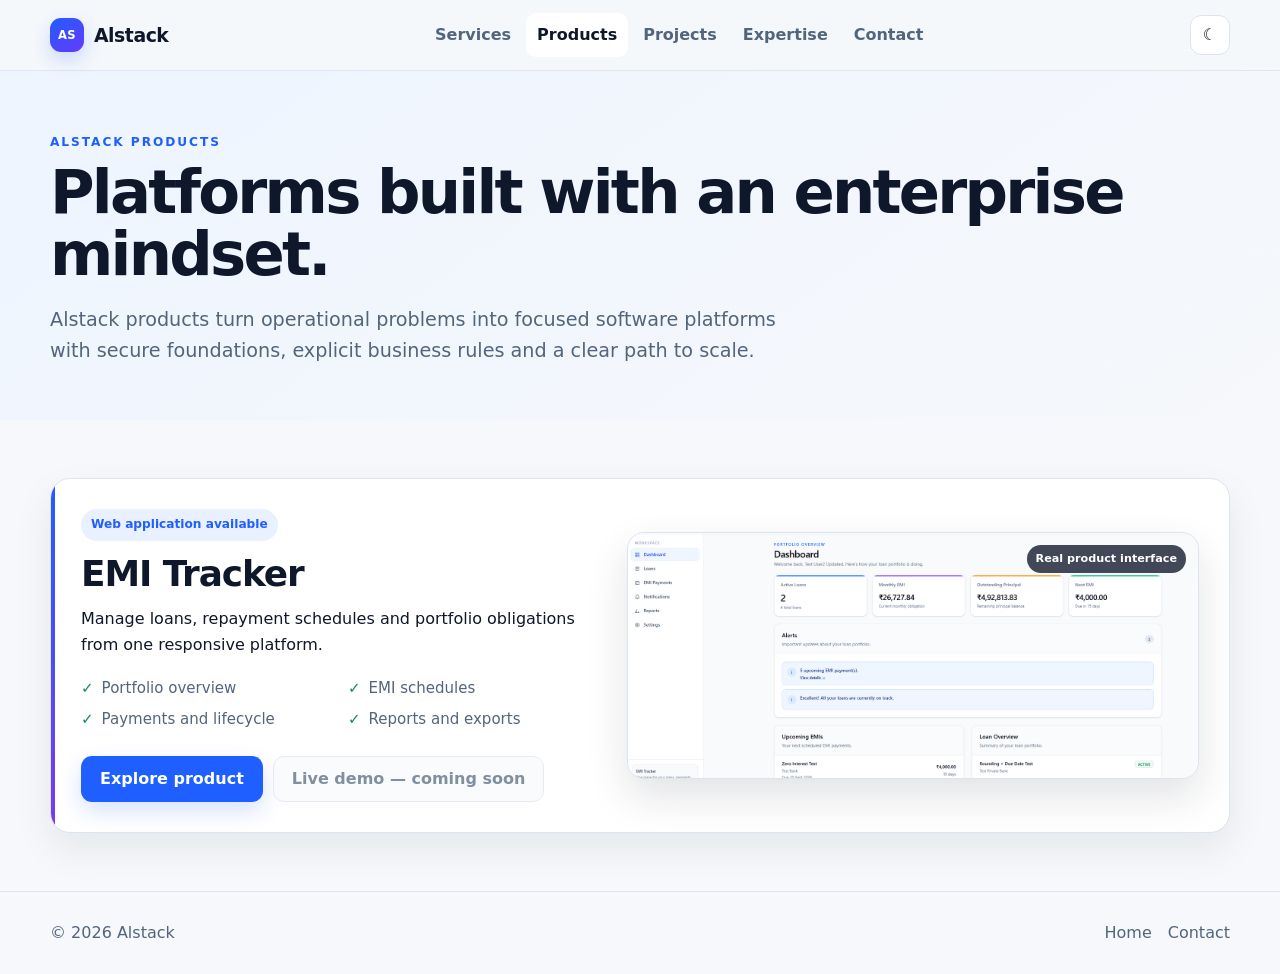
==== products/index.html @ 4104a4af "Add Alstack products section and EMI Tracker showcase" ====
<!doctype html>
<html lang="en">
<head>
  <meta charset="utf-8">
  <meta name="viewport" content="width=device-width,initial-scale=1">
  <title>Products — Alstack</title>
  <meta name="description" content="Products engineered by Alstack, including EMI Tracker for loan and repayment portfolio management.">
  <link rel="canonical" href="https://alstack.in/products/">
  <link rel="stylesheet" href="/assets/css/styles.css">
  <script src="/assets/js/config.js" defer></script>
  <script src="/assets/js/site.js" defer></script>
</head>
<body>
<header class="site-header">
  <div class="container navbar">
    <a class="brand" href="/"><span class="brand-mark">AS</span><span>Alstack</span></a>
    <nav class="nav-links" data-nav aria-label="Primary navigation">
      <a href="/#services">Services</a><a href="/products/" aria-current="page">Products</a><a href="/#projects">Projects</a><a href="/#expertise">Expertise</a><a href="/#contact">Contact</a>
    </nav>
    <div class="nav-actions"><button class="icon-button" type="button" data-theme-toggle aria-label="Switch theme">☾</button><button class="menu-button" type="button" data-menu-button aria-expanded="false" aria-label="Open navigation">☰</button></div>
  </div>
</header>
<main>
<section class="product-hero">
  <div class="container">
    <p class="eyebrow">Alstack products</p>
    <h1>Platforms built with an enterprise mindset.</h1>
    <p class="lede">Alstack products turn operational problems into focused software platforms with secure foundations, explicit business rules and a clear path to scale.</p>
  </div>
</section>
<section class="section">
  <div class="container">
    <article class="card product-feature" data-reveal>
      <div>
        <span class="product-badge">Web application available</span>
        <h2>EMI Tracker</h2>
        <p>Manage loans, repayment schedules and portfolio obligations from one responsive platform.</p>
        <div class="product-points"><span class="product-point">Portfolio overview</span><span class="product-point">EMI schedules</span><span class="product-point">Payments and lifecycle</span><span class="product-point">Reports and exports</span></div>
        <div class="actions"><a class="btn btn-primary" href="/products/emi-tracker/">Explore product</a><a class="btn btn-secondary" data-demo-link href="#">Live demo</a></div>
      </div>
      <figure class="product-shot" aria-label="EMI Tracker dashboard interface">
        <img src="/assets/images/emi-tracker-dashboard.png" alt="EMI Tracker dashboard showing loan portfolio metrics and repayment information" loading="lazy">
        <figcaption class="product-shot-label">Real product interface</figcaption>
      </figure>
    </article>
  </div>
</section>
</main>
<footer class="site-footer"><div class="container footer-row"><span>© <span data-year></span> Alstack</span><div class="footer-links"><a href="/">Home</a><a data-contact-link href="mailto:hello@alstack.in">Contact</a></div></div></footer>
</body>
</html>
---- assets/css/styles.css ----
:root {
  color-scheme: light;
  --bg: #f6f8fb;
  --surface: #ffffff;
  --surface-2: #eef5ff;
  --surface-3: #f8fafc;
  --text: #0f172a;
  --muted: #53657d;
  --line: #dce4ee;
  --primary: #1f5eff;
  --primary-strong: #1746c9;
  --primary-soft: #e9f0ff;
  --success: #0f8b63;
  --warning: #b66a05;
  --shadow: 0 16px 38px rgba(15, 23, 42, 0.075);
  --radius: 20px;
  --content: 1180px;
}

:root[data-theme="dark"] {
  color-scheme: dark;
  --bg: #08111f;
  --surface: #0f1b2d;
  --surface-2: #10213a;
  --surface-3: #0b1728;
  --text: #ecf3ff;
  --muted: #a6b6cb;
  --line: #263950;
  --primary: #6b94ff;
  --primary-strong: #93afff;
  --primary-soft: #142a50;
  --success: #58d4a6;
  --warning: #f0b45e;
  --shadow: 0 15px 36px rgba(0,0,0,.18);
}

* { box-sizing: border-box; }
html { scroll-behavior: smooth; scroll-padding-top: 82px; }
body {
  margin: 0;
  min-width: 0;
  overflow-x: hidden;
  background: var(--bg);
  color: var(--text);
  font-family: Inter, ui-sans-serif, system-ui, -apple-system, BlinkMacSystemFont, "Segoe UI", sans-serif;
  line-height: 1.62;
  -webkit-font-smoothing: antialiased;
}
a { color: inherit; }
img { max-width: 100%; height: auto; display: block; }
button, a { -webkit-tap-highlight-color: transparent; }

.container { width: min(var(--content), calc(100% - 40px)); margin-inline: auto; min-width: 0; }
.section { padding: 58px 0; }
.section-tight { padding: 38px 0; }
.eyebrow {
  margin: 0 0 8px;
  color: var(--primary);
  font-size: 0.76rem;
  font-weight: 850;
  letter-spacing: 0.16em;
  text-transform: uppercase;
}
h1, h2, h3, p { margin-top: 0; }
figure { margin: 0; }
h1, h2 { overflow-wrap: break-word; }
h1 { font-size: clamp(2.45rem, 4.75vw, 4.65rem); line-height: 1.03; letter-spacing: -0.045em; margin-bottom: 18px; }
h2 { font-size: clamp(1.85rem, 2.8vw, 2.85rem); line-height: 1.1; letter-spacing: -0.03em; margin-bottom: 13px; }
h3 { font-size: 1.12rem; line-height: 1.35; margin-bottom: 10px; }
.lede { max-width: 760px; margin-bottom: 0; color: var(--muted); font-size: clamp(1.03rem, 1.65vw, 1.2rem); }
.muted { color: var(--muted); }

.site-header {
  position: sticky;
  top: 0;
  z-index: 50;
  border-bottom: 1px solid color-mix(in srgb, var(--line) 86%, transparent);
  background: color-mix(in srgb, var(--bg) 90%, transparent);
  backdrop-filter: blur(16px);
}
.navbar { min-height: 70px; display: flex; align-items: center; justify-content: space-between; gap: 18px; min-width: 0; }
.brand { display: inline-flex; flex: 0 0 auto; align-items: center; gap: 10px; font-weight: 850; text-decoration: none; letter-spacing: -0.025em; font-size: 1.18rem; }
.brand-mark {
  width: 34px; height: 34px; border-radius: 11px;
  display: grid; place-items: center;
  color: white; background: linear-gradient(145deg, var(--primary), #6738ff);
  box-shadow: 0 8px 20px rgba(31, 94, 255, .22);
  font-size: .72rem; letter-spacing: .04em;
}
.nav-links { display: flex; align-items: center; justify-content: center; gap: 4px; min-width: 0; }
.nav-links a { text-decoration: none; color: var(--muted); font-weight: 680; padding: 9px 11px; border-radius: 10px; white-space: nowrap; }
.nav-links a:hover, .nav-links a[aria-current="page"] { color: var(--text); background: var(--surface); }
.nav-actions { display: flex; flex: 0 0 auto; align-items: center; gap: 8px; }
.icon-button, .menu-button {
  border: 1px solid var(--line); background: var(--surface); color: var(--text);
  border-radius: 11px; height: 40px; min-width: 40px; cursor: pointer; font: inherit;
}
.menu-button { display: none; width: 40px; padding: 0; font-size: 1.1rem; line-height: 1; }

.hero { position: relative; overflow: hidden; padding: 76px 0 64px; background: linear-gradient(135deg, var(--surface-2), var(--bg) 62%); }
.hero::after { content: ""; position: absolute; width: 400px; height: 400px; border-radius: 50%; right: -150px; top: -175px; background: rgba(65, 115, 255, .11); filter: blur(8px); }
.hero-grid { position: relative; z-index: 1; display: grid; grid-template-columns: minmax(0, 1.05fr) minmax(330px, .95fr); gap: 44px; align-items: center; }
.hero-grid > *, .product-feature > *, .product-hero-grid > * { min-width: 0; }
.hero-copy { max-width: 700px; }
.hero-copy p { max-width: 670px; }
.actions { display: flex; flex-wrap: wrap; gap: 10px; margin-top: 24px; }
.btn { display: inline-flex; justify-content: center; align-items: center; gap: 8px; min-height: 46px; padding: 0 18px; border-radius: 11px; font-weight: 760; text-decoration: none; border: 1px solid transparent; transition: .18s ease; }
.btn:hover { transform: translateY(-1px); }
.btn-primary { background: var(--primary); color: white; box-shadow: 0 9px 22px rgba(31, 94, 255, .18); }
.btn-primary:hover { background: var(--primary-strong); }
.btn-secondary { background: var(--surface); color: var(--text); border-color: var(--line); }
.btn.is-disabled { cursor: not-allowed; opacity: .72; transform: none; box-shadow: none; background: var(--surface-3); color: var(--muted); border-color: var(--line); }

.card { background: var(--surface); border: 1px solid var(--line); border-radius: var(--radius); box-shadow: var(--shadow); }
.hero-panel { padding: 28px; }
.hero-panel .panel-tag { color: var(--primary); font-size: .76rem; font-weight: 850; text-transform: uppercase; letter-spacing: .13em; }
.hero-panel ul { padding-left: 20px; margin: 14px 0 0; color: var(--muted); }

.section-head { display: flex; justify-content: space-between; gap: 24px; align-items: end; margin-bottom: 24px; }
.section-head > div:first-child { max-width: 760px; min-width: 0; }
.grid { display: grid; gap: 18px; }
.grid > * { min-width: 0; }
.grid-2 { grid-template-columns: repeat(2, minmax(0, 1fr)); }
.grid-3 { grid-template-columns: repeat(3, minmax(0, 1fr)); }
.service-card, .project-card, .expertise-card, .value-card, .product-card { padding: 24px; }
.service-card ul { margin-bottom: 0; color: var(--muted); padding-left: 20px; }
.project-card p, .value-card p, .product-card p { color: var(--muted); margin-bottom: 0; }

.proof-strip { display: grid; grid-template-columns: repeat(3, 1fr); gap: 1px; overflow: hidden; border: 1px solid var(--line); border-radius: var(--radius); background: var(--line); }
.proof-item { padding: 24px; background: var(--surface); }
.proof-item strong { display: block; font-size: 1.06rem; margin-bottom: 5px; }
.proof-item span { color: var(--muted); }

.product-feature { position: relative; overflow: hidden; padding: 30px; display: grid; grid-template-columns: minmax(0,.95fr) minmax(0,1.05fr); gap: 28px; align-items: center; }
.product-feature::before { content: ""; position: absolute; inset: 0 auto 0 0; width: 4px; background: linear-gradient(var(--primary), #7c3aed); }
.product-badge { display: inline-flex; width: fit-content; padding: 6px 10px; border-radius: 999px; background: var(--primary-soft); color: var(--primary); font-size: .76rem; font-weight: 850; margin-bottom: 13px; }
.product-points { display: grid; grid-template-columns: 1fr 1fr; gap: 7px 16px; margin: 18px 0; color: var(--muted); font-size: .94rem; }
.product-point::before { content: "✓"; color: var(--success); font-weight: 900; margin-right: 8px; }

.product-shot { position: relative; min-width: 0; overflow: hidden; border: 1px solid var(--line); border-radius: 17px; background: var(--surface-3); box-shadow: 0 18px 42px rgba(15,23,42,.12); }
.product-shot img { width: 100%; display: block; }
.product-shot-label { position: absolute; top: 12px; right: 12px; padding: 5px 9px; border-radius: 999px; background: rgba(15,23,42,.78); color: #fff; font-size: .7rem; font-weight: 750; backdrop-filter: blur(8px); }
:root[data-theme="dark"] .product-shot { border-color: #33465f; box-shadow: 0 18px 42px rgba(0,0,0,.28); }

.cta-panel { padding: 30px; display: flex; justify-content: space-between; gap: 26px; align-items: center; background: linear-gradient(135deg, var(--surface), var(--surface-2)); }
.cta-panel > div { min-width: 0; }
.cta-panel p { color: var(--muted); margin-bottom: 0; }

.product-hero { padding: 62px 0 54px; background: linear-gradient(145deg, var(--surface-2), var(--bg)); overflow: hidden; }
.product-hero-grid { display: grid; grid-template-columns: minmax(0, 1fr) minmax(0, .96fr); gap: 38px; align-items: center; }
.feature-list { display: grid; gap: 10px; }
.feature-row { padding: 18px 20px; display: flex; gap: 13px; align-items: flex-start; }
.feature-icon { flex: 0 0 32px; width: 32px; height: 32px; display: grid; place-items: center; border-radius: 9px; background: var(--primary-soft); color: var(--primary); font-weight: 900; }
.feature-row p { margin-bottom: 0; color: var(--muted); }
.capability-grid { display: grid; grid-template-columns: repeat(3, 1fr); gap: 16px; }
.capability-grid > * { min-width: 0; }
.capability { padding: 22px; }
.capability p { color: var(--muted); margin-bottom: 0; }
.roadmap { border-style: dashed; }
.roadmap-label { display: inline-block; margin-bottom: 4px; color: var(--warning); font-size: .73rem; font-weight: 850; text-transform: uppercase; letter-spacing: .12em; }
.demo-status { padding: 20px 22px; border-left: 4px solid var(--warning); background: color-mix(in srgb, var(--surface) 94%, var(--warning)); }
.demo-status p { margin-bottom: 0; }
.audience-grid { display: grid; grid-template-columns: repeat(2, minmax(0,1fr)); gap: 16px; }
.audience-card { padding: 24px; }
.audience-card p { color: var(--muted); margin-bottom: 0; }
.audience-tag { display: inline-block; margin-bottom: 7px; color: var(--primary); font-size: .74rem; font-weight: 850; text-transform: uppercase; letter-spacing: .12em; }

.site-footer { border-top: 1px solid var(--line); padding: 28px 0; color: var(--muted); }
.footer-row { display: flex; justify-content: space-between; gap: 22px; align-items: center; }
.footer-links { display: flex; gap: 16px; flex-wrap: wrap; }
.footer-links a { text-decoration: none; }

[data-reveal] { opacity: 0; transform: translateY(14px); transition: opacity .5s ease, transform .5s ease; }
[data-reveal].is-visible { opacity: 1; transform: none; }

@media (max-width: 900px) {
  .hero-grid, .product-feature, .product-hero-grid { grid-template-columns: 1fr; }
  .grid-3, .capability-grid { grid-template-columns: 1fr 1fr; }
  .proof-strip { grid-template-columns: 1fr; }
  .product-shot { max-width: 760px; }
}

@media (max-width: 760px) {
  html { scroll-padding-top: 68px; }
  .container { width: min(100% - 28px, var(--content)); }
  .section { padding: 44px 0; }
  .section-tight { padding: 30px 0; }
  .navbar { min-height: 62px; gap: 10px; }
  .brand { font-size: 1.05rem; gap: 8px; }
  .brand-mark { width: 32px; height: 32px; border-radius: 10px; }
  .menu-button { display: inline-grid; place-items: center; }
  .nav-links { display: none; position: absolute; top: 62px; left: 14px; right: 14px; max-height: calc(100vh - 78px); overflow-y: auto; padding: 9px; flex-direction: column; align-items: stretch; background: var(--surface); border: 1px solid var(--line); border-radius: 14px; box-shadow: var(--shadow); }
  .nav-links.is-open { display: flex; }
  .nav-links a { padding: 11px 12px; }
  .hero { padding: 52px 0 46px; }
  .hero-grid { gap: 28px; }
  .hero::after { width: 280px; height: 280px; right: -150px; top: -130px; }
  h1 { font-size: clamp(2.25rem, 11.4vw, 3.35rem); line-height: 1.02; letter-spacing: -0.043em; }
  h2 { font-size: clamp(1.75rem, 8.2vw, 2.55rem); }
  .lede { font-size: 1rem; }
  .grid-2, .grid-3, .capability-grid, .audience-grid { grid-template-columns: 1fr; }
  .section-head, .cta-panel, .footer-row { align-items: flex-start; flex-direction: column; }
  .section-head { margin-bottom: 20px; }
  .product-points { grid-template-columns: 1fr; }
  .actions { margin-top: 20px; }
  .actions .btn { width: 100%; }
  .product-feature { padding: 24px 20px; gap: 22px; }
  .product-hero { padding: 48px 0 42px; }
  .product-hero-grid { gap: 28px; }
  .hero-panel, .service-card, .project-card, .expertise-card, .value-card, .product-card, .audience-card { padding: 21px; }
  .capability { padding: 20px; }
  .cta-panel { padding: 24px; gap: 18px; }
  .cta-panel .btn { width: 100%; }
  .product-shot-label { top: 8px; right: 8px; }
}

@media (max-width: 420px) {
  .container { width: calc(100% - 24px); }
  .nav-actions { gap: 6px; }
  .icon-button, .menu-button { min-width: 38px; width: 38px; height: 38px; }
  .hero { padding-top: 44px; }
  .section { padding: 39px 0; }
  .product-hero { padding-top: 42px; }
  .product-shot { border-radius: 14px; }
  .product-shot-label { display: none; }
  .feature-row { padding: 17px; }
}

@media (prefers-reduced-motion: reduce) {
  *, *::before, *::after { scroll-behavior: auto !important; transition-duration: .01ms !important; animation-duration: .01ms !important; }
}
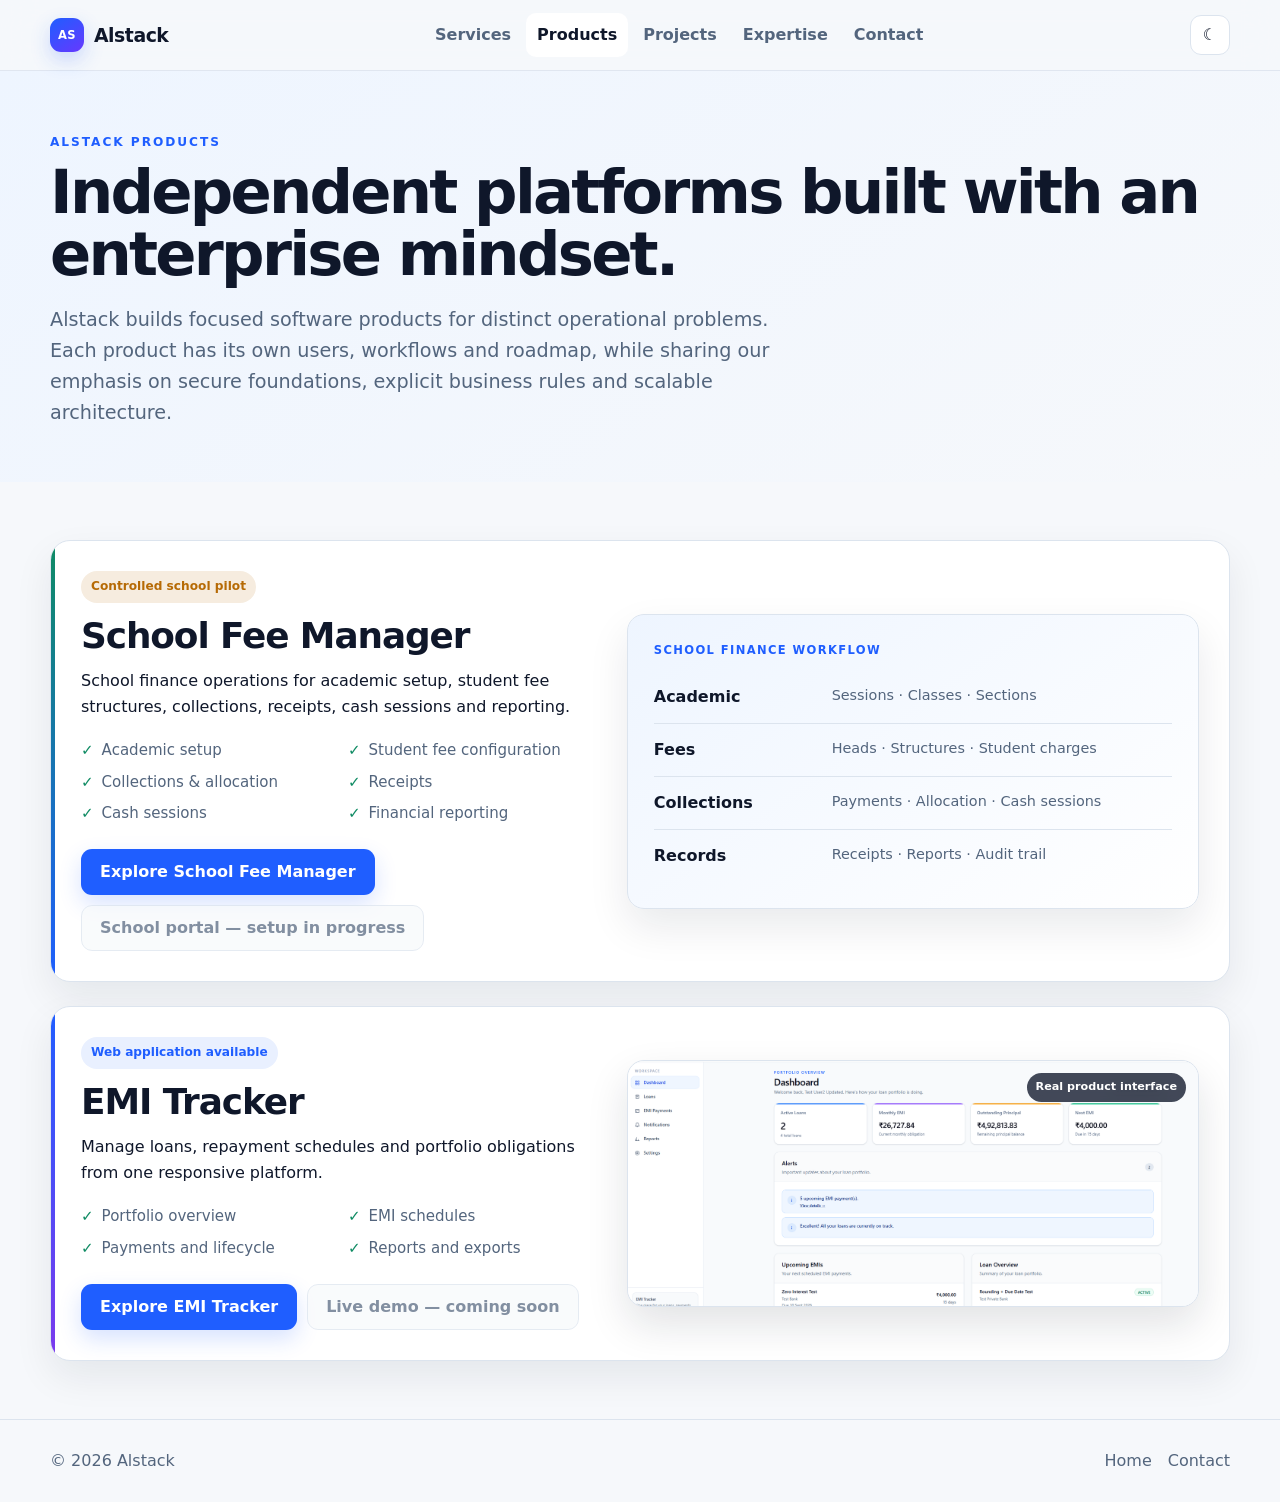
==== commit 55698b8d: "feat: add School Fee Manager marketing page" ====
--- a/products/index.html
+++ b/products/index.html
@@ -4,7 +4,7 @@
   <meta charset="utf-8">
   <meta name="viewport" content="width=device-width,initial-scale=1">
   <title>Products — Alstack</title>
-  <meta name="description" content="Products engineered by Alstack, including EMI Tracker for loan and repayment portfolio management.">
+  <meta name="description" content="Independent software products engineered by Alstack, including School Fee Manager for school finance operations and EMI Tracker for loan and repayment portfolio management.">
   <link rel="canonical" href="https://alstack.in/products/">
   <link rel="stylesheet" href="/assets/css/styles.css">
   <script src="/assets/js/config.js" defer></script>
@@ -24,19 +24,36 @@
 <section class="product-hero">
   <div class="container">
     <p class="eyebrow">Alstack products</p>
-    <h1>Platforms built with an enterprise mindset.</h1>
-    <p class="lede">Alstack products turn operational problems into focused software platforms with secure foundations, explicit business rules and a clear path to scale.</p>
+    <h1>Independent platforms built with an enterprise mindset.</h1>
+    <p class="lede">Alstack builds focused software products for distinct operational problems. Each product has its own users, workflows and roadmap, while sharing our emphasis on secure foundations, explicit business rules and scalable architecture.</p>
   </div>
 </section>
 <section class="section">
-  <div class="container">
+  <div class="container product-stack">
+    <article class="card product-feature sfm-feature" data-reveal>
+      <div>
+        <span class="product-badge pilot-badge">Controlled school pilot</span>
+        <h2>School Fee Manager</h2>
+        <p>School finance operations for academic setup, student fee structures, collections, receipts, cash sessions and reporting.</p>
+        <div class="product-points"><span class="product-point">Academic setup</span><span class="product-point">Student fee configuration</span><span class="product-point">Collections & allocation</span><span class="product-point">Receipts</span><span class="product-point">Cash sessions</span><span class="product-point">Financial reporting</span></div>
+        <div class="actions"><a class="btn btn-primary" href="/products/school-fee-manager/">Explore School Fee Manager</a><a class="btn btn-secondary" data-sfm-portal-link href="#">Open school portal</a></div>
+      </div>
+      <div class="sfm-mini" aria-label="School Fee Manager workflow overview">
+        <span class="overview-kicker">School finance workflow</span>
+        <div class="mini-row"><strong>Academic</strong><span>Sessions · Classes · Sections</span></div>
+        <div class="mini-row"><strong>Fees</strong><span>Heads · Structures · Student charges</span></div>
+        <div class="mini-row"><strong>Collections</strong><span>Payments · Allocation · Cash sessions</span></div>
+        <div class="mini-row"><strong>Records</strong><span>Receipts · Reports · Audit trail</span></div>
+      </div>
+    </article>
+
     <article class="card product-feature" data-reveal>
       <div>
         <span class="product-badge">Web application available</span>
         <h2>EMI Tracker</h2>
         <p>Manage loans, repayment schedules and portfolio obligations from one responsive platform.</p>
         <div class="product-points"><span class="product-point">Portfolio overview</span><span class="product-point">EMI schedules</span><span class="product-point">Payments and lifecycle</span><span class="product-point">Reports and exports</span></div>
-        <div class="actions"><a class="btn btn-primary" href="/products/emi-tracker/">Explore product</a><a class="btn btn-secondary" data-demo-link href="#">Live demo</a></div>
+        <div class="actions"><a class="btn btn-primary" href="/products/emi-tracker/">Explore EMI Tracker</a><a class="btn btn-secondary" data-demo-link href="#">Live demo</a></div>
       </div>
       <figure class="product-shot" aria-label="EMI Tracker dashboard interface">
         <img src="/assets/images/emi-tracker-dashboard.png" alt="EMI Tracker dashboard showing loan portfolio metrics and repayment information" loading="lazy">
--- a/assets/css/styles.css
+++ b/assets/css/styles.css
@@ -165,6 +165,47 @@
 .audience-card p { color: var(--muted); margin-bottom: 0; }
 .audience-tag { display: inline-block; margin-bottom: 7px; color: var(--primary); font-size: .74rem; font-weight: 850; text-transform: uppercase; letter-spacing: .12em; }
 
+.product-stack { display: grid; gap: 24px; }
+.pilot-badge { background: color-mix(in srgb, var(--warning) 13%, var(--surface)); color: var(--warning); }
+.sfm-feature::before { background: linear-gradient(var(--success), var(--primary)); }
+.sfm-mini {
+  min-width: 0;
+  padding: 26px;
+  border: 1px solid var(--line);
+  border-radius: 17px;
+  background: linear-gradient(145deg, var(--surface-2), var(--surface));
+  box-shadow: 0 18px 42px rgba(15,23,42,.09);
+}
+.overview-kicker { display: block; color: var(--primary); font-size: .72rem; font-weight: 850; letter-spacing: .12em; text-transform: uppercase; margin-bottom: 12px; }
+.mini-row { display: grid; grid-template-columns: minmax(95px,.65fr) minmax(0,1.35fr); gap: 14px; padding: 13px 0; border-top: 1px solid var(--line); }
+.mini-row:first-of-type { border-top: 0; }
+.mini-row span { color: var(--muted); font-size: .9rem; }
+
+.sfm-hero { position: relative; }
+.sfm-hero::after { content: ""; position: absolute; width: 420px; height: 420px; border-radius: 50%; right: -180px; top: -210px; background: color-mix(in srgb, var(--success) 10%, transparent); filter: blur(8px); pointer-events: none; }
+.sfm-hero .container { position: relative; z-index: 1; }
+.pilot-note { margin: 15px 0 0; color: var(--muted); font-size: .9rem; max-width: 650px; }
+.sfm-overview { padding: 27px; background: linear-gradient(145deg, var(--surface), var(--surface-2)); }
+.sfm-overview-head { display: flex; align-items: flex-start; justify-content: space-between; gap: 20px; margin-bottom: 20px; }
+.sfm-overview-head h2 { font-size: clamp(1.55rem, 2.5vw, 2.3rem); margin-bottom: 0; }
+.status-pill { flex: 0 0 auto; padding: 5px 10px; border-radius: 999px; background: color-mix(in srgb, var(--warning) 13%, var(--surface)); color: var(--warning); font-size: .72rem; font-weight: 850; text-transform: uppercase; letter-spacing: .1em; }
+.sfm-flow { display: grid; grid-template-columns: repeat(2,minmax(0,1fr)); gap: 10px; }
+.sfm-step { padding: 17px; border: 1px solid var(--line); border-radius: 14px; background: var(--surface); }
+.sfm-step > span { display: block; color: var(--primary); font-weight: 850; font-size: .75rem; margin-bottom: 4px; }
+.sfm-step strong { display: block; margin-bottom: 3px; }
+.sfm-step small { color: var(--muted); font-size: .78rem; }
+.sfm-summary { display: grid; grid-template-columns: repeat(3,minmax(0,1fr)); gap: 8px; margin-top: 12px; }
+.sfm-summary div { padding: 12px; border-radius: 12px; background: var(--surface-3); }
+.sfm-summary span { display: block; color: var(--muted); font-size: .7rem; text-transform: uppercase; letter-spacing: .09em; font-weight: 800; }
+.sfm-summary strong { display: block; font-size: .86rem; margin-top: 2px; }
+
+.pilot-release { padding: 28px; border-left: 4px solid var(--warning); }
+.release-meta { display: grid; grid-template-columns: repeat(2,minmax(0,1fr)); gap: 1px; margin: 22px 0 0; overflow: hidden; border: 1px solid var(--line); border-radius: 14px; background: var(--line); }
+.release-meta div { min-width: 0; padding: 15px 17px; background: var(--surface); }
+.release-meta dt { color: var(--muted); font-size: .76rem; font-weight: 800; text-transform: uppercase; letter-spacing: .08em; }
+.release-meta dd { margin: 4px 0 0; font-weight: 750; overflow-wrap: anywhere; }
+.hash-value { font-family: ui-monospace, SFMono-Regular, Menlo, Monaco, Consolas, "Liberation Mono", monospace; font-size: .82rem; }
+
 .site-footer { border-top: 1px solid var(--line); padding: 28px 0; color: var(--muted); }
 .footer-row { display: flex; justify-content: space-between; gap: 22px; align-items: center; }
 .footer-links { display: flex; gap: 16px; flex-wrap: wrap; }
@@ -175,6 +216,7 @@
 
 @media (max-width: 900px) {
   .hero-grid, .product-feature, .product-hero-grid { grid-template-columns: 1fr; }
+  .sfm-flow { grid-template-columns: repeat(2,minmax(0,1fr)); }
   .grid-3, .capability-grid { grid-template-columns: 1fr 1fr; }
   .proof-strip { grid-template-columns: 1fr; }
   .product-shot { max-width: 760px; }
@@ -198,7 +240,8 @@
   h1 { font-size: clamp(2.25rem, 11.4vw, 3.35rem); line-height: 1.02; letter-spacing: -0.043em; }
   h2 { font-size: clamp(1.75rem, 8.2vw, 2.55rem); }
   .lede { font-size: 1rem; }
-  .grid-2, .grid-3, .capability-grid, .audience-grid { grid-template-columns: 1fr; }
+  .grid-2, .grid-3, .capability-grid, .audience-grid, .sfm-flow, .sfm-summary, .release-meta { grid-template-columns: 1fr; }
+  .mini-row { grid-template-columns: 1fr; gap: 2px; }
   .section-head, .cta-panel, .footer-row { align-items: flex-start; flex-direction: column; }
   .section-head { margin-bottom: 20px; }
   .product-points { grid-template-columns: 1fr; }
